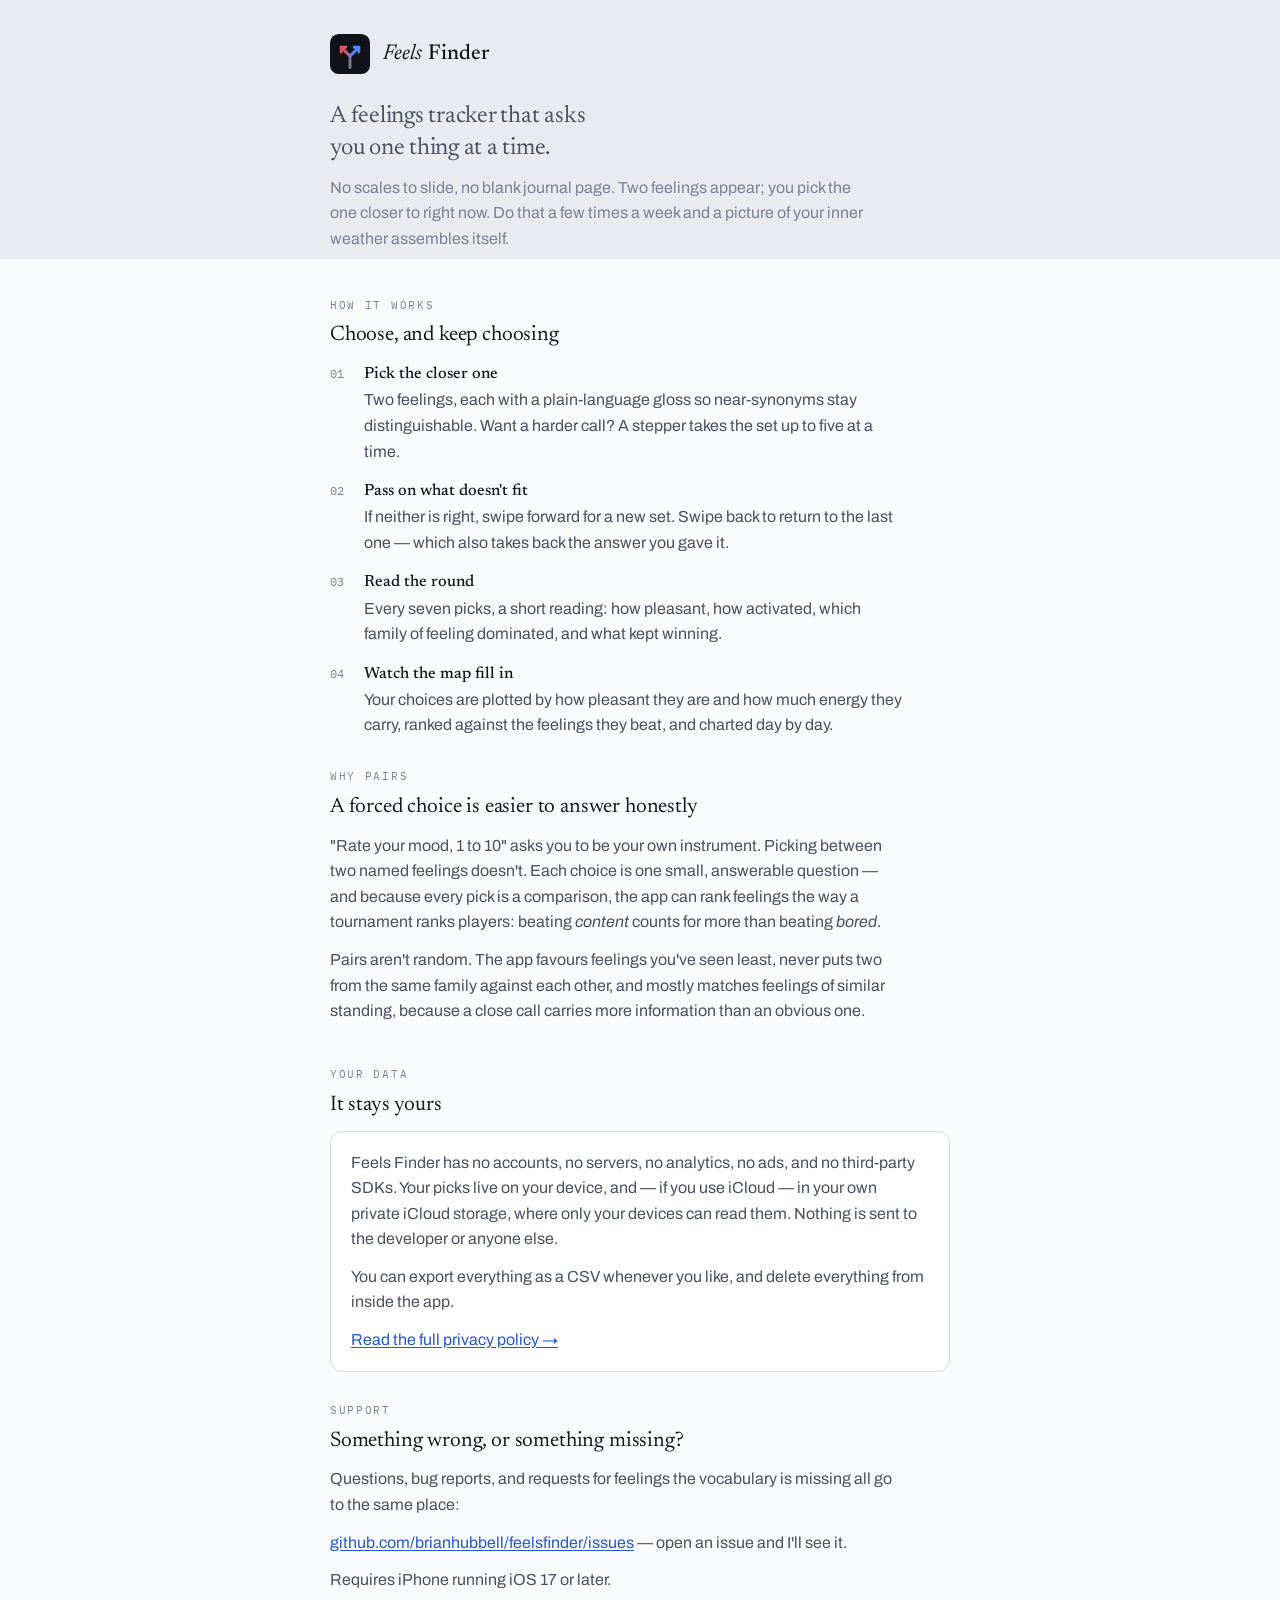
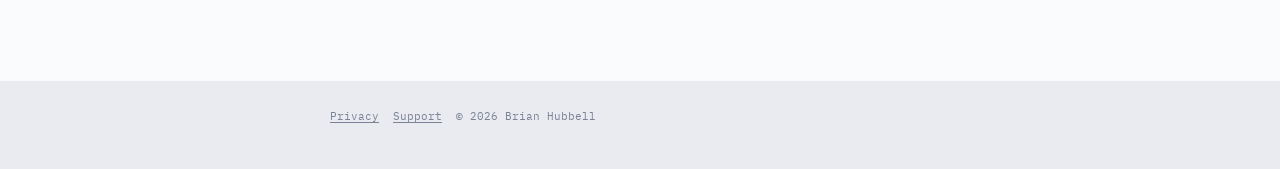
==== site/docs/index.html @ 0ae6d7c8 "Add Feels Finder website: support page and privacy policy Served from docs/ on GitHub Pages. Both pa" ====
<!doctype html>
<html lang="en">
<head>
<meta charset="utf-8">
<meta name="viewport" content="width=device-width, initial-scale=1">
<title>Feels Finder</title>
<meta name="description" content="A feelings tracker that asks you one thing at a time: which of these is closer to right now?">
<link rel="icon" href="mark.svg">
<link rel="preconnect" href="https://fonts.gstatic.com" crossorigin>
<link rel="stylesheet" href="https://fonts.googleapis.com/css2?family=Newsreader:ital,opsz,wght@0,6..72,400;0,6..72,500;1,6..72,400&family=Archivo:wght@400;500&family=IBM+Plex+Mono:wght@400;500&display=swap">
<link rel="stylesheet" href="style.css">
</head>
<body>

<div class="wrap">
  <header class="top">
    <img class="mark" src="mark.svg" alt="">
    <div class="word">Feels <b>Finder</b></div>
  </header>
  <p class="lede">A feelings tracker that asks you one thing at a time.</p>
  <p class="sub">No scales to slide, no blank journal page. Two feelings appear; you pick the one closer to right now. Do that a few times a week and a picture of your inner weather assembles itself.</p>
</div>

<main>
  <div class="wrap">

    <section>
      <p class="eyebrow">How it works</p>
      <h2>Choose, and keep choosing</h2>
      <ul class="steps">
        <li><span class="n">01</span><span><b>Pick the closer one</b>Two feelings, each with a plain-language gloss so near-synonyms stay distinguishable. Want a harder call? A stepper takes the set up to five at a time.</span></li>
        <li><span class="n">02</span><span><b>Pass on what doesn't fit</b>If neither is right, swipe forward for a new set. Swipe back to return to the last one — which also takes back the answer you gave it.</span></li>
        <li><span class="n">03</span><span><b>Read the round</b>Every seven picks, a short reading: how pleasant, how activated, which family of feeling dominated, and what kept winning.</span></li>
        <li><span class="n">04</span><span><b>Watch the map fill in</b>Your choices are plotted by how pleasant they are and how much energy they carry, ranked against the feelings they beat, and charted day by day.</span></li>
      </ul>
    </section>

    <section>
      <p class="eyebrow">Why pairs</p>
      <h2>A forced choice is easier to answer honestly</h2>
      <p>"Rate your mood, 1 to 10" asks you to be your own instrument. Picking between two named feelings doesn't. Each choice is one small, answerable question — and because every pick is a comparison, the app can rank feelings the way a tournament ranks players: beating <em>content</em> counts for more than beating <em>bored</em>.</p>
      <p>Pairs aren't random. The app favours feelings you've seen least, never puts two from the same family against each other, and mostly matches feelings of similar standing, because a close call carries more information than an obvious one.</p>
    </section>

    <section>
      <p class="eyebrow">Your data</p>
      <h2>It stays yours</h2>
      <div class="card">
        <p>Feels Finder has no accounts, no servers, no analytics, no ads, and no third-party SDKs. Your picks live on your device, and — if you use iCloud — in your own private iCloud storage, where only your devices can read them. Nothing is sent to the developer or anyone else.</p>
        <p>You can export everything as a CSV whenever you like, and delete everything from inside the app.</p>
        <p><a href="privacy.html">Read the full privacy policy →</a></p>
      </div>
    </section>

    <section>
      <p class="eyebrow">Support</p>
      <h2>Something wrong, or something missing?</h2>
      <p>Questions, bug reports, and requests for feelings the vocabulary is missing all go to the same place:</p>
      <p><a href="https://github.com/brianhubbell/feelsfinder/issues">github.com/brianhubbell/feelsfinder/issues</a> — open an issue and I'll see it.</p>
      <p>Requires iPhone running iOS 17 or later.</p>
    </section>

  </div>
</main>

<div class="wrap">
  <footer>
    <a href="privacy.html">Privacy</a>
    <a href="https://github.com/brianhubbell/feelsfinder/issues">Support</a>
    <span>© 2026 Brian Hubbell</span>
  </footer>
</div>

</body>
</html>
---- site/docs/style.css ----
:root{
  --ground:#E9EBF0; --surface:#FAFBFC; --raise:#FFFFFF;
  --ink:#13151B; --ink2:#4B5163; --ink3:#7B8295;
  --line:#D6DAE3; --hair:#E7EAF0;
  --accent:#2558D6; --neg:#C0394B; --mid:#8B90A0;
  --serif:"Newsreader",Iowan Old Style,Georgia,serif;
  --sans:"Archivo","Helvetica Neue",Arial,sans-serif;
  --mono:"IBM Plex Mono",ui-monospace,SFMono-Regular,Menlo,monospace;
}
@media (prefers-color-scheme:dark){
  :root:not([data-theme="light"]){
    --ground:#0B0D11; --surface:#14171E; --raise:#1B1F27;
    --ink:#EDEFF4; --ink2:#A7AEBF; --ink3:#767D8F;
    --line:#2A2F3A; --hair:#21262F;
    --accent:#5286F2; --neg:#D35A6B; --mid:#6C7386;
  }
}
:root[data-theme="dark"]{
  --ground:#0B0D11; --surface:#14171E; --raise:#1B1F27;
  --ink:#EDEFF4; --ink2:#A7AEBF; --ink3:#767D8F;
  --line:#2A2F3A; --hair:#21262F;
  --accent:#5286F2; --neg:#D35A6B; --mid:#6C7386;
}
*{box-sizing:border-box}
html{-webkit-text-size-adjust:100%}
body{margin:0;background:var(--ground);color:var(--ink);font-family:var(--sans);line-height:1.6}
.wrap{max-width:660px;margin-inline:auto;padding-inline:20px;padding-block:0}
header.top{display:flex;align-items:center;gap:13px;padding-block:34px 26px}
.mark{width:40px;height:40px;flex:none}
.word{font-family:var(--serif);font-size:1.34rem;font-style:italic;letter-spacing:.005em}
.word b{font-style:normal;font-weight:500}
.lede{font-family:var(--serif);font-size:1.5rem;line-height:1.35;letter-spacing:-.01em;
  text-wrap:balance;margin:0 0 10px;max-width:22ch}
.sub{margin:0;color:var(--ink3);max-width:60ch}
main{background:var(--surface);border-block:1px solid var(--hair);padding-block:38px 46px;margin-top:6px}
section{padding-block:0 30px}
h2{font-family:var(--serif);font-weight:400;font-size:1.32rem;letter-spacing:-.008em;margin:0 0 8px}
h3{font-family:var(--serif);font-weight:500;font-size:1.02rem;margin:22px 0 4px}
p{margin:0 0 12px;color:var(--ink2);max-width:64ch}
.eyebrow{font-family:var(--mono);font-size:.66rem;letter-spacing:.16em;text-transform:uppercase;
  color:var(--ink3);margin:0 0 6px}
ul{margin:0 0 12px;padding-left:19px;color:var(--ink2);max-width:64ch}
li{margin-bottom:6px}
a{color:var(--accent);text-underline-offset:2px}
.steps{list-style:none;padding:0;margin:0;display:grid;gap:14px}
.steps li{display:grid;grid-template-columns:22px 1fr;gap:12px;margin:0;align-items:baseline}
.steps .n{font-family:var(--mono);font-size:.72rem;color:var(--ink3)}
.steps b{font-family:var(--serif);font-weight:500;font-size:1.02rem;color:var(--ink);display:block}
.steps span{color:var(--ink2)}
.card{background:var(--raise);border:1px solid var(--line);border-radius:12px;padding:18px 20px}
.card p:last-child{margin-bottom:0}
footer{padding-block:26px 44px;font-family:var(--mono);font-size:.68rem;color:var(--ink3);
  display:flex;flex-wrap:wrap;gap:14px;align-items:center}
footer a{color:var(--ink3)}
.updated{font-family:var(--mono);font-size:.68rem;color:var(--ink3);margin:0 0 26px}
@media (max-width:480px){ .lede{font-size:1.3rem} }
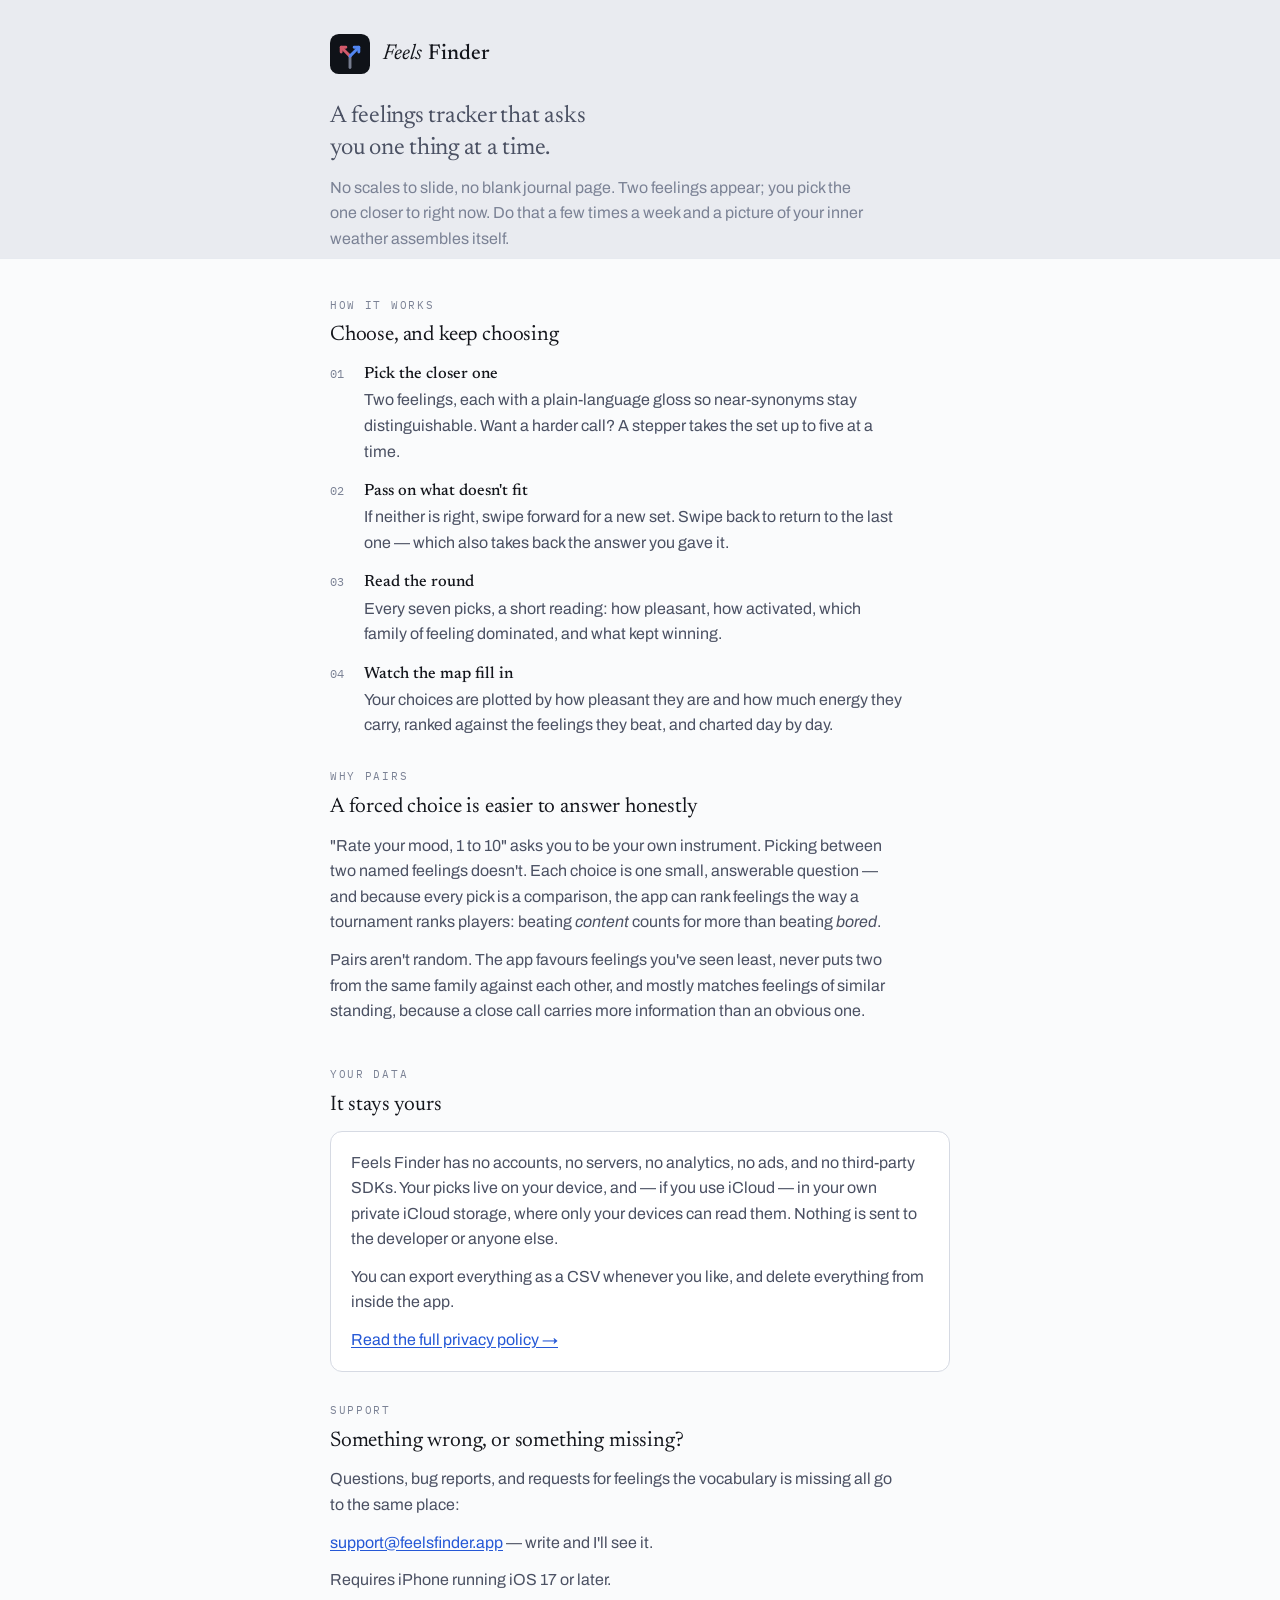
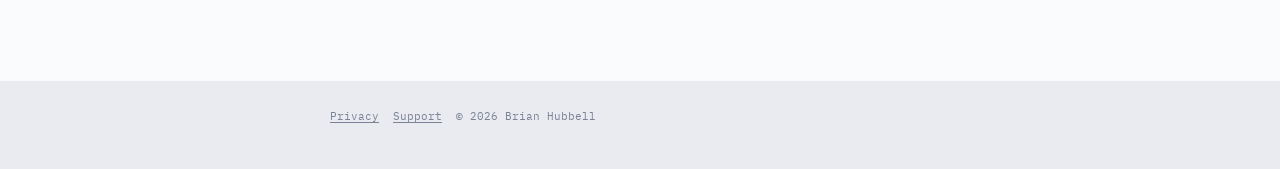
==== commit 6fed1607: "Contact via support@feelsfinder.app instead of GitHub issues Removes the last references to a person" ====
--- a/site/docs/index.html
+++ b/site/docs/index.html
@@ -56,7 +56,7 @@
       <p class="eyebrow">Support</p>
       <h2>Something wrong, or something missing?</h2>
       <p>Questions, bug reports, and requests for feelings the vocabulary is missing all go to the same place:</p>
-      <p><a href="https://github.com/brianhubbell/feelsfinder/issues">github.com/brianhubbell/feelsfinder/issues</a> — open an issue and I'll see it.</p>
+      <p><a href="mailto:support@feelsfinder.app">support@feelsfinder.app</a> — write and I'll see it.</p>
       <p>Requires iPhone running iOS 17 or later.</p>
     </section>
 
@@ -66,7 +66,7 @@
 <div class="wrap">
   <footer>
     <a href="privacy.html">Privacy</a>
-    <a href="https://github.com/brianhubbell/feelsfinder/issues">Support</a>
+    <a href="mailto:support@feelsfinder.app">Support</a>
     <span>© 2026 Brian Hubbell</span>
   </footer>
 </div>
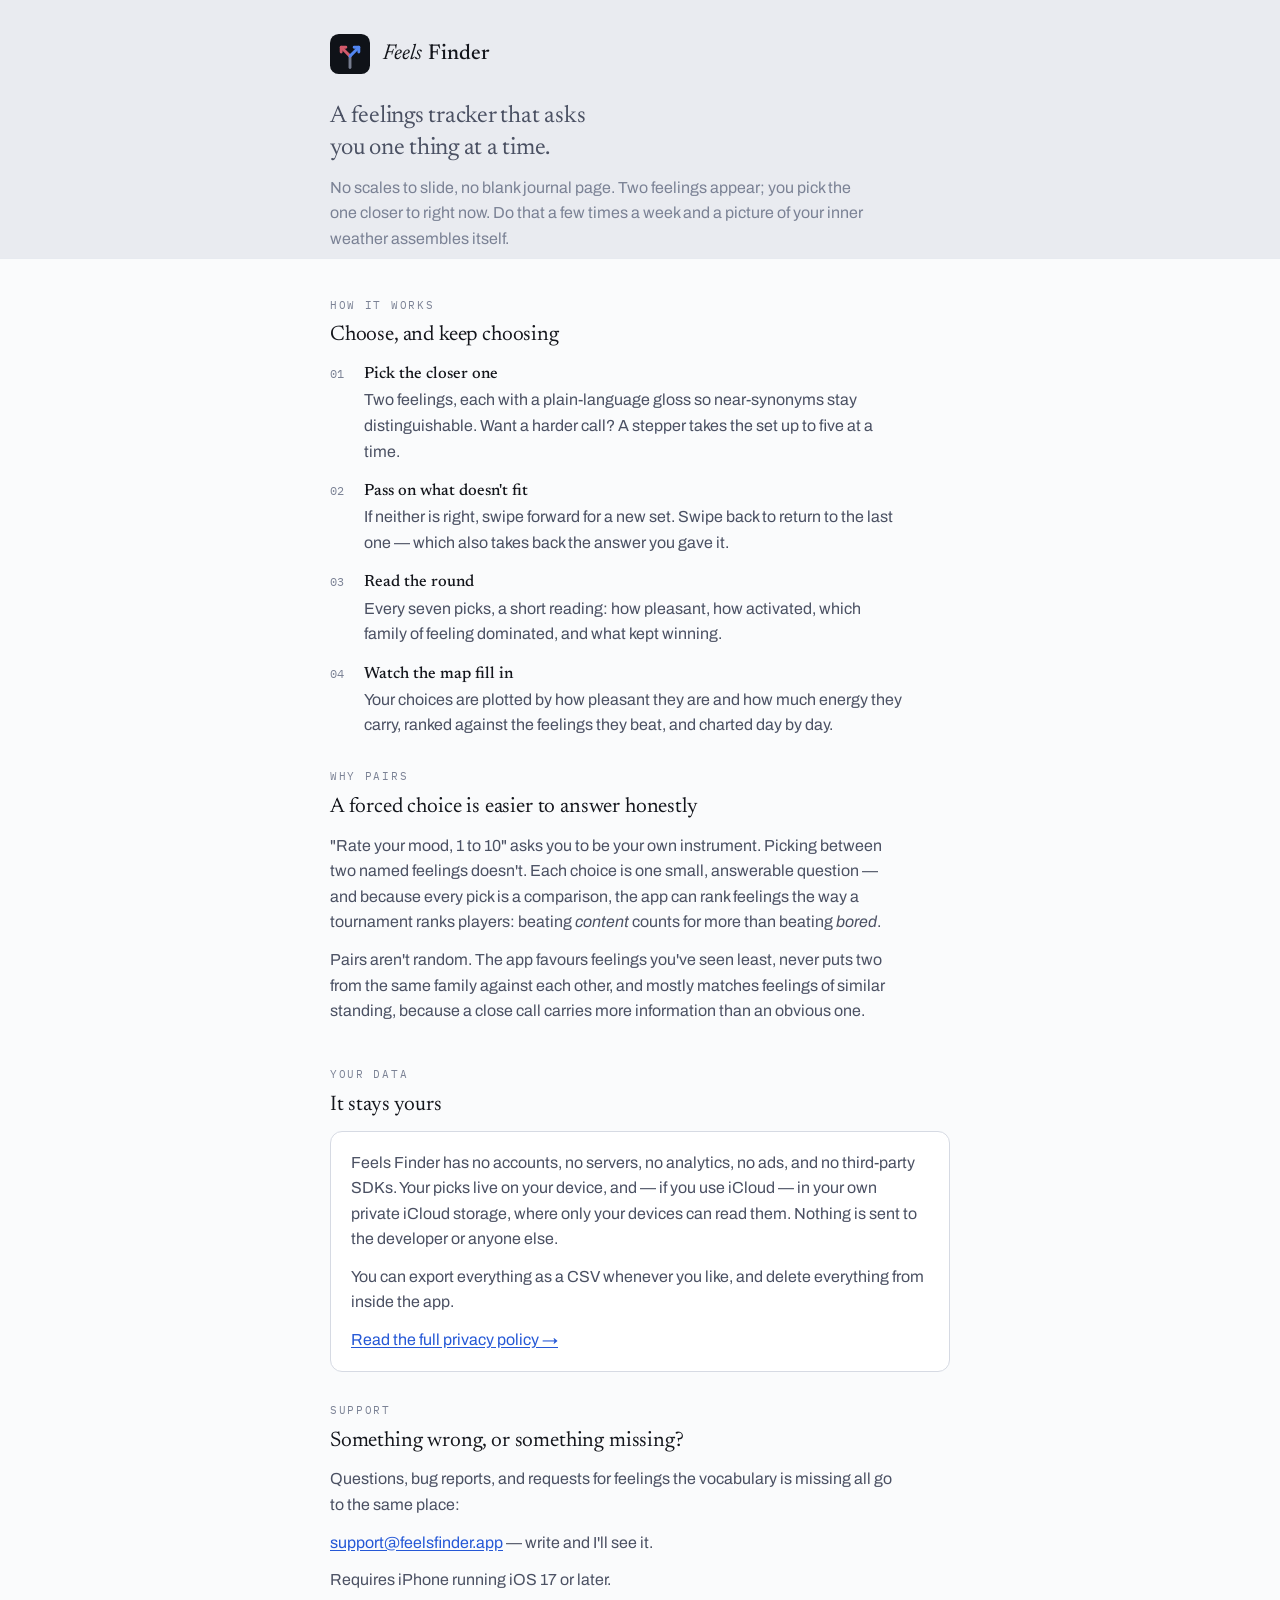
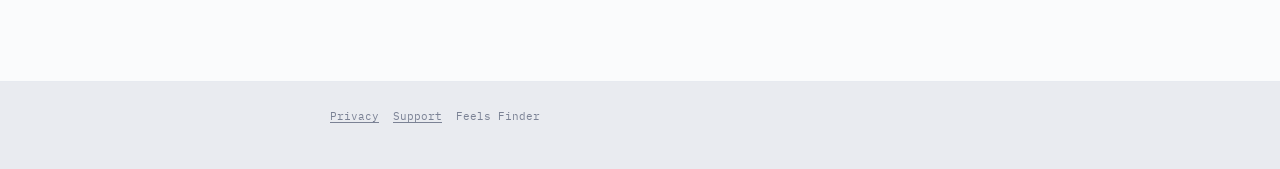
==== commit 230cc447: "Footer credits Feels Finder alone Co-Authored-By: Claude Opus 5 (1M context) <noreply@anthropic.com>" ====
--- a/site/docs/index.html
+++ b/site/docs/index.html
@@ -67,7 +67,7 @@
   <footer>
     <a href="privacy.html">Privacy</a>
     <a href="mailto:support@feelsfinder.app">Support</a>
-    <span>© 2026 Brian Hubbell</span>
+    <span>Feels Finder</span>
   </footer>
 </div>
 
